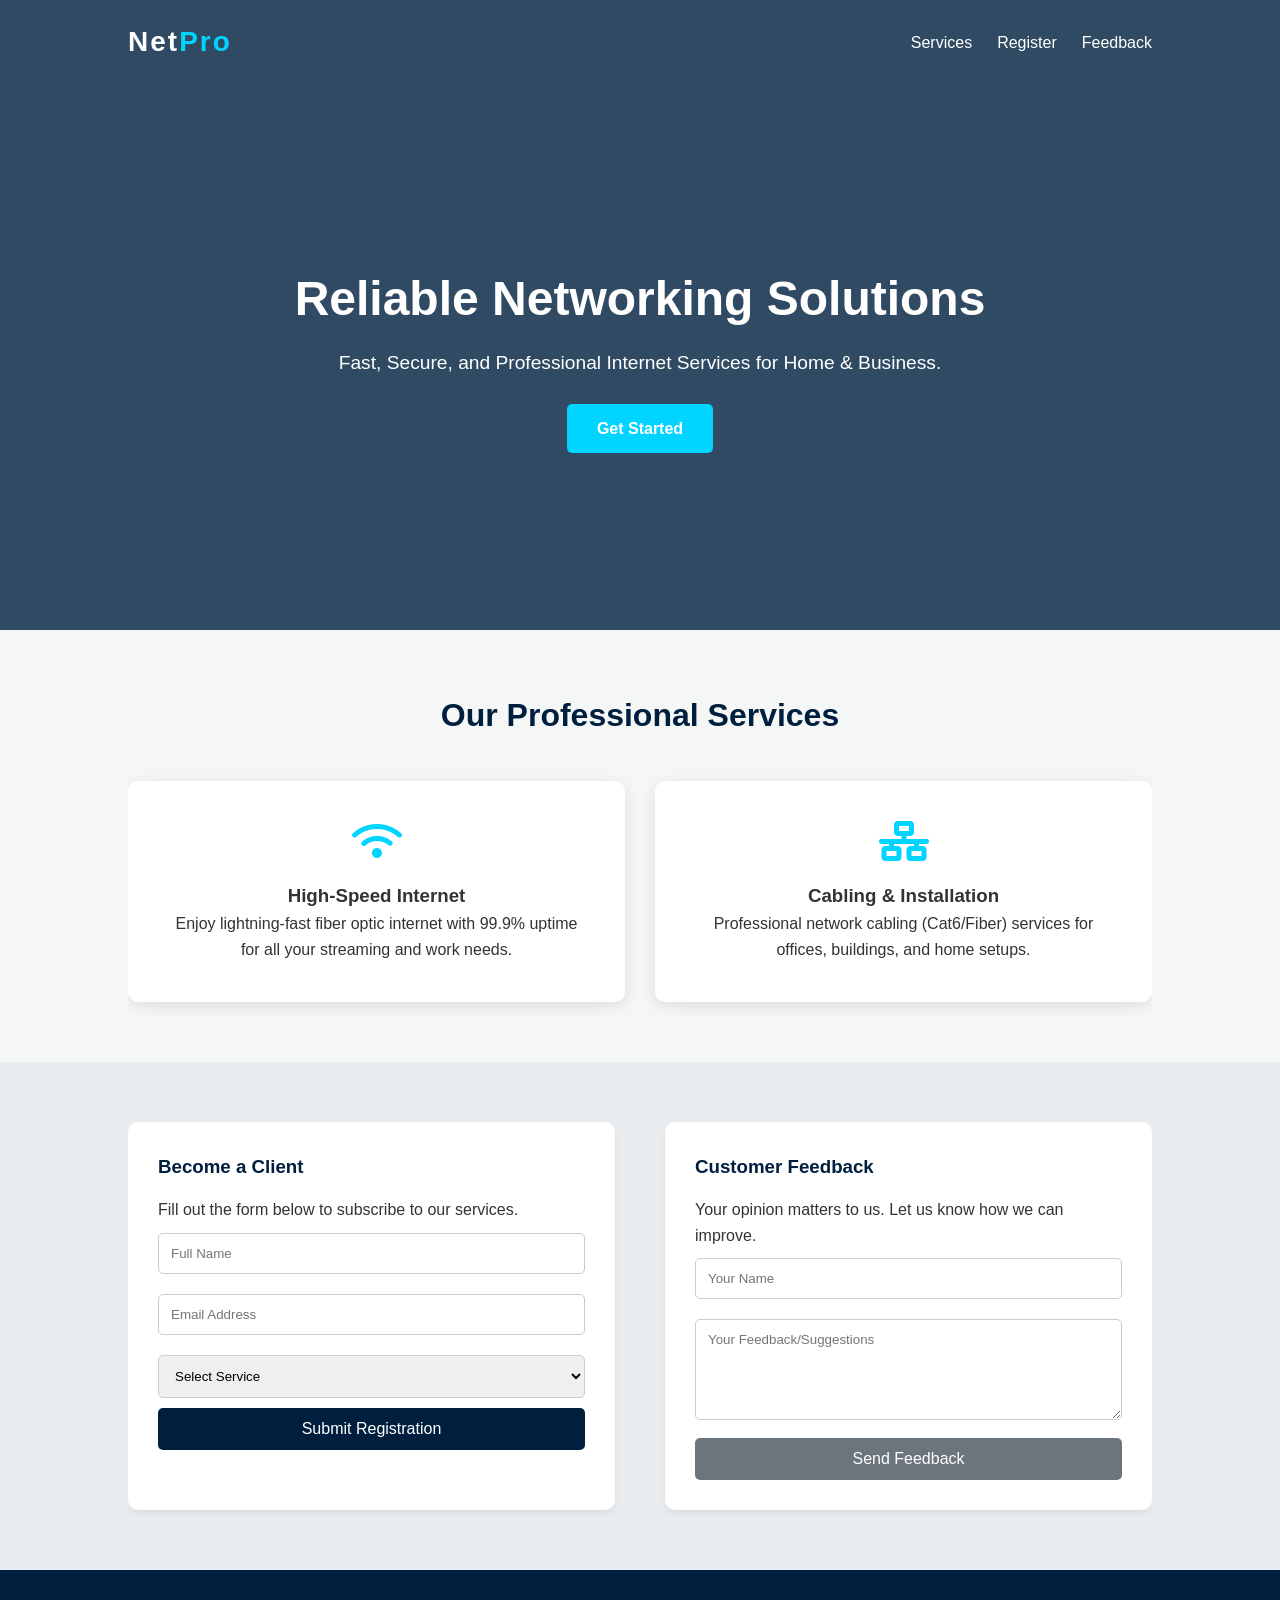
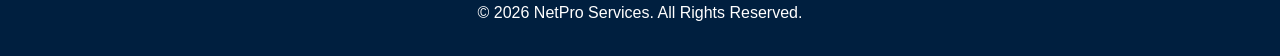
==== index.html @ c9d7e8f8 "Add files via upload" ====
<!DOCTYPE html>
<html lang="en">
<head>
    <meta charset="UTF-8">
    <meta name="viewport" content="width=device-width, initial-scale=1.0">
    <title>NetPro Services | High-Speed Connectivity</title>
    <link rel="stylesheet" href="style.css">
    <link rel="stylesheet" href="https://cdnjs.cloudflare.com/ajax/libs/font-awesome/6.0.0/css/all.min.css">
</head>
<body>

    <header>
        <nav>
            <div class="logo">Net<span>Pro</span></div>
            <ul>
                <li><a href="#services">Services</a></li>
                <li><a href="#registration">Register</a></li>
                <li><a href="#feedback">Feedback</a></li>
            </ul>
        </nav>
        <div class="hero">
            <h1>Reliable Networking Solutions</h1>
            <p>Fast, Secure, and Professional Internet Services for Home & Business.</p>
            <a href="#registration" class="btn">Get Started</a>
        </div>
    </header>

    <section id="services" class="container">
        <h2 class="section-title">Our Professional Services</h2>
        <div class="services-grid">
            <div class="service-card">
                <i class="fas fa-wifi"></i>
                <h3>High-Speed Internet</h3>
                <p>Enjoy lightning-fast fiber optic internet with 99.9% uptime for all your streaming and work needs.</p>
            </div>
            <div class="service-card">
                <i class="fas fa-network-wired"></i>
                <h3>Cabling & Installation</h3>
                <p>Professional network cabling (Cat6/Fiber) services for offices, buildings, and home setups.</p>
            </div>
        </div>
    </section>

    <section class="form-section">
        <div class="container grid-2">
            <div id="registration" class="form-container">
                <h3>Become a Client</h3>
                <p>Fill out the form below to subscribe to our services.</p>
                <form>
                    <input type="text" placeholder="Full Name" required>
                    <input type="email" placeholder="Email Address" required>
                    <select>
                        <option value="">Select Service</option>
                        <option value="internet">Internet Plan</option>
                        <option value="cabling">Cabling Installation</option>
                    </select>
                    <button type="submit" class="btn-submit">Submit Registration</button>
                </form>
            </div>

            <div id="feedback" class="form-container">
                <h3>Customer Feedback</h3>
                <p>Your opinion matters to us. Let us know how we can improve.</p>
                <form>
                    <input type="text" placeholder="Your Name">
                    <textarea rows="5" placeholder="Your Feedback/Suggestions"></textarea>
                    <button type="submit" class="btn-submit secondary">Send Feedback</button>
                </form>
            </div>
        </div>
    </section>

    <footer>
        <p>&copy; 2026 NetPro Services. All Rights Reserved.</p>
    </footer>

</body>
</html>
---- style.css ----
/* General Reset */
* {
    margin: 0;
    padding: 0;
    box-sizing: border-box;
    font-family: 'Segoe UI', Tahoma, Geneva, Verdana, sans-serif;
}

body {
    background-color: #f4f7f6;
    color: #333;
    line-height: 1.6;
}

/* Header & Hero Section */
header {
    background: linear-gradient(rgba(0, 31, 63, 0.8), rgba(0, 31, 63, 0.8)), 
                url('https://images.unsplash.com/photo-1544197150-b99a580bb7a8?auto=format&fit=crop&w=1350&q=80');
    background-size: cover;
    background-position: center;
    height: 70vh;
    color: white;
    display: flex;
    flex-direction: column;
}

nav {
    display: flex;
    justify-content: space-between;
    align-items: center;
    padding: 20px 10%;
}

.logo {
    font-size: 28px;
    font-weight: bold;
    letter-spacing: 2px;
}

.logo span {
    color: #00d4ff;
}

nav ul {
    display: flex;
    list-style: none;
}

nav ul li {
    margin-left: 25px;
}

nav ul li a {
    color: white;
    text-decoration: none;
    font-weight: 500;
    transition: 0.3s;
}

nav ul li a:hover {
    color: #00d4ff;
}

.hero {
    flex: 1;
    display: flex;
    flex-direction: column;
    justify-content: center;
    align-items: center;
    text-align: center;
    padding: 0 20px;
}

.hero h1 {
    font-size: 3rem;
    margin-bottom: 10px;
}

.hero p {
    font-size: 1.2rem;
    margin-bottom: 25px;
}

/* Utility Components */
.container {
    width: 80%;
    margin: auto;
    overflow: hidden;
    padding: 60px 0;
}

.btn {
    display: inline-block;
    background: #00d4ff;
    color: #fff;
    padding: 12px 30px;
    text-decoration: none;
    border-radius: 5px;
    font-weight: bold;
    transition: 0.3s;
}

.btn:hover {
    background: #0099cc;
}

/* Services Section */
.section-title {
    text-align: center;
    margin-bottom: 40px;
    font-size: 2rem;
    color: #001f3f;
}

.services-grid {
    display: grid;
    grid-template-columns: repeat(auto-fit, minmax(300px, 1fr));
    gap: 30px;
}

.service-card {
    background: white;
    padding: 40px;
    text-align: center;
    border-radius: 10px;
    box-shadow: 0 4px 15px rgba(0,0,0,0.1);
    transition: transform 0.3s;
}

.service-card:hover {
    transform: translateY(-10px);
}

.service-card i {
    font-size: 40px;
    color: #00d4ff;
    margin-bottom: 20px;
}

/* Forms Section */
.form-section {
    background: #e9ecef;
}

.grid-2 {
    display: grid;
    grid-template-columns: 1fr 1fr;
    gap: 50px;
}

.form-container {
    background: white;
    padding: 30px;
    border-radius: 10px;
    box-shadow: 0 4px 6px rgba(0,0,0,0.05);
}

.form-container h3 {
    margin-bottom: 15px;
    color: #001f3f;
}

input, select, textarea {
    width: 100%;
    padding: 12px;
    margin: 10px 0;
    border: 1px solid #ccc;
    border-radius: 5px;
}

.btn-submit {
    width: 100%;
    padding: 12px;
    border: none;
    background: #001f3f;
    color: white;
    font-size: 16px;
    border-radius: 5px;
    cursor: pointer;
    transition: 0.3s;
}

.btn-submit:hover {
    background: #003366;
}

.btn-submit.secondary {
    background: #6c757d;
}

/* Footer */
footer {
    background: #001f3f;
    color: white;
    text-align: center;
    padding: 30px 0;
}

/* Mobile Responsive */
@media (max-width: 768px) {
    .grid-2 {
        grid-template-columns: 1fr;
    }
    header {
        height: 60vh;
    }
    .hero h1 {
        font-size: 2rem;
    }
}
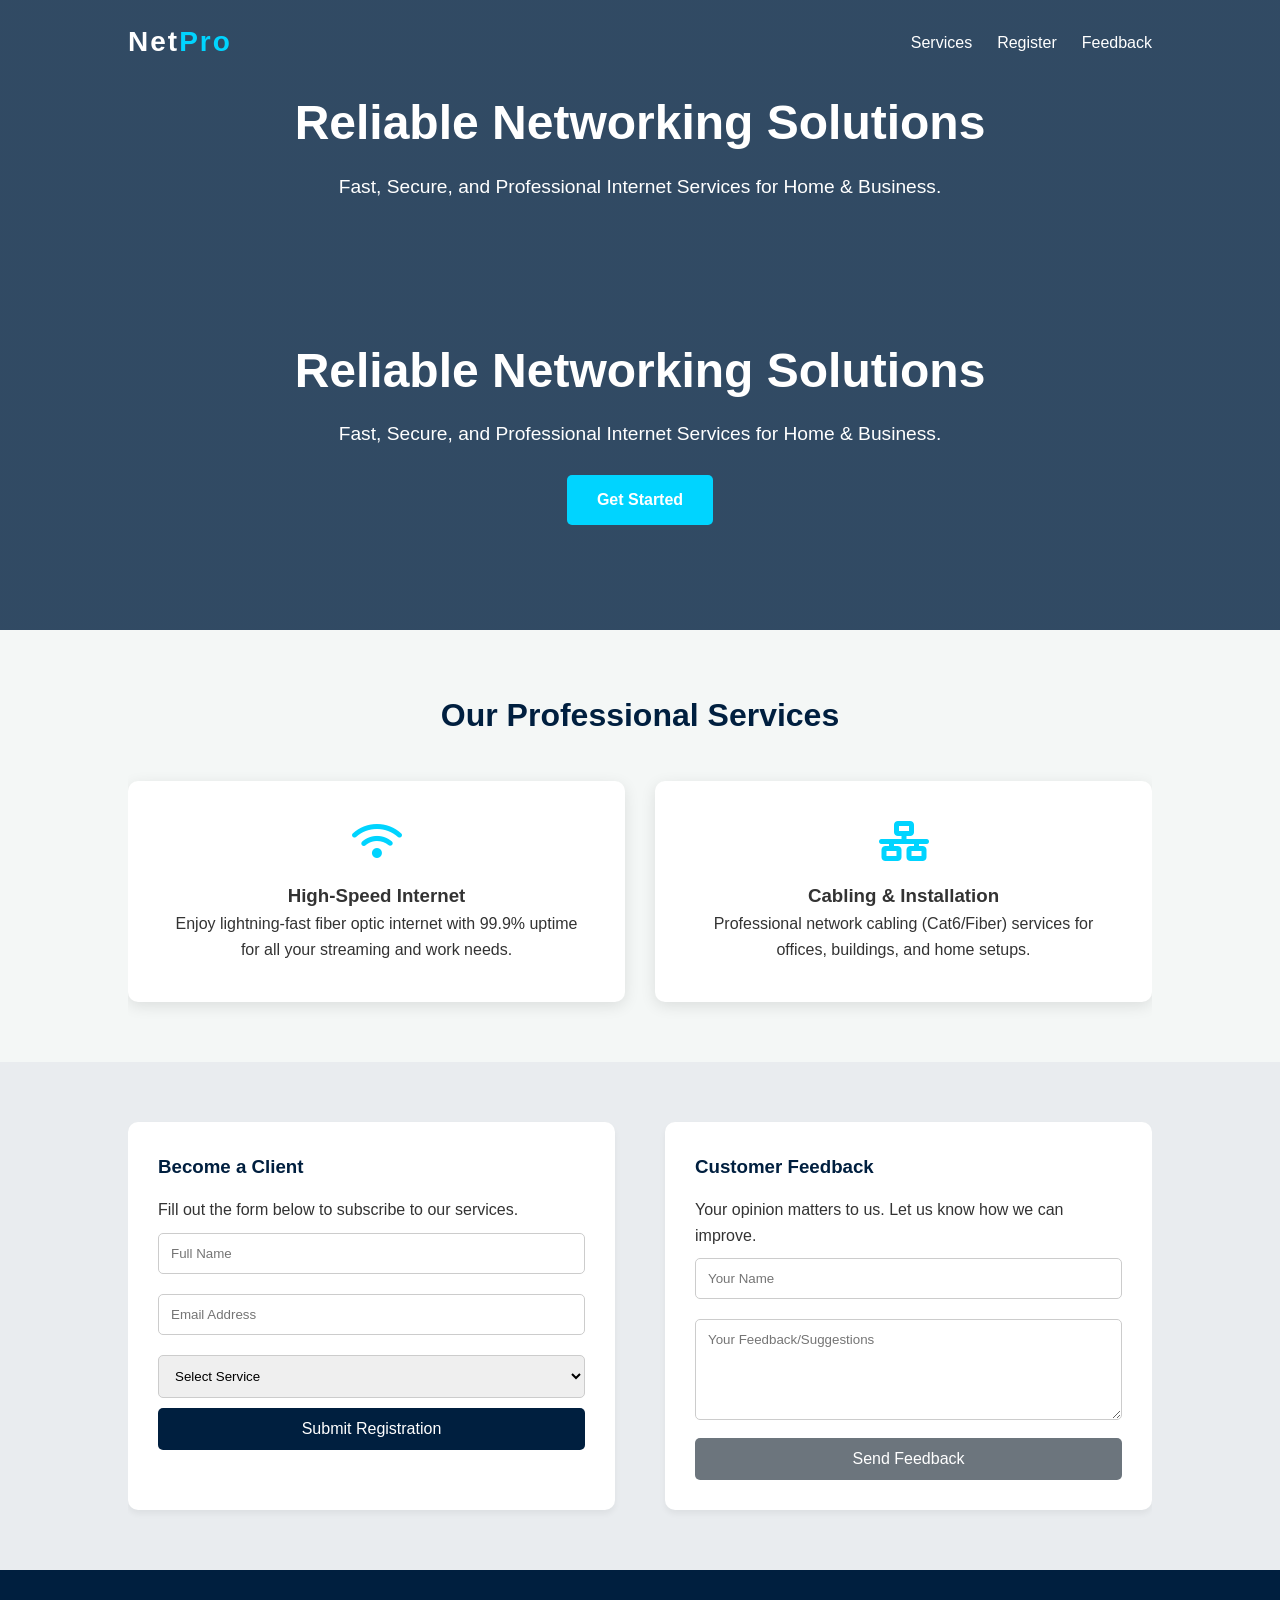
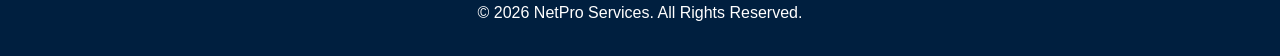
==== commit 2beb4eca: "index.html" ====
--- a/index.html
+++ b/index.html
@@ -21,7 +21,11 @@
         <div class="hero">
             <h1>Reliable Networking Solutions</h1>
             <p>Fast, Secure, and Professional Internet Services for Home & Business.</p>
-            <a href="#registration" class="btn">Get Started</a>
+            <div class="hero">
+    <h1>Reliable Networking Solutions</h1>
+    <p>Fast, Secure, and Professional Internet Services for Home & Business.</p>
+    <a href="auth.html" class="btn">Get Started</a>
+</div>
         </div>
     </header>
 
@@ -75,4 +79,4 @@
     </footer>
 
 </body>
-</html>+</html>
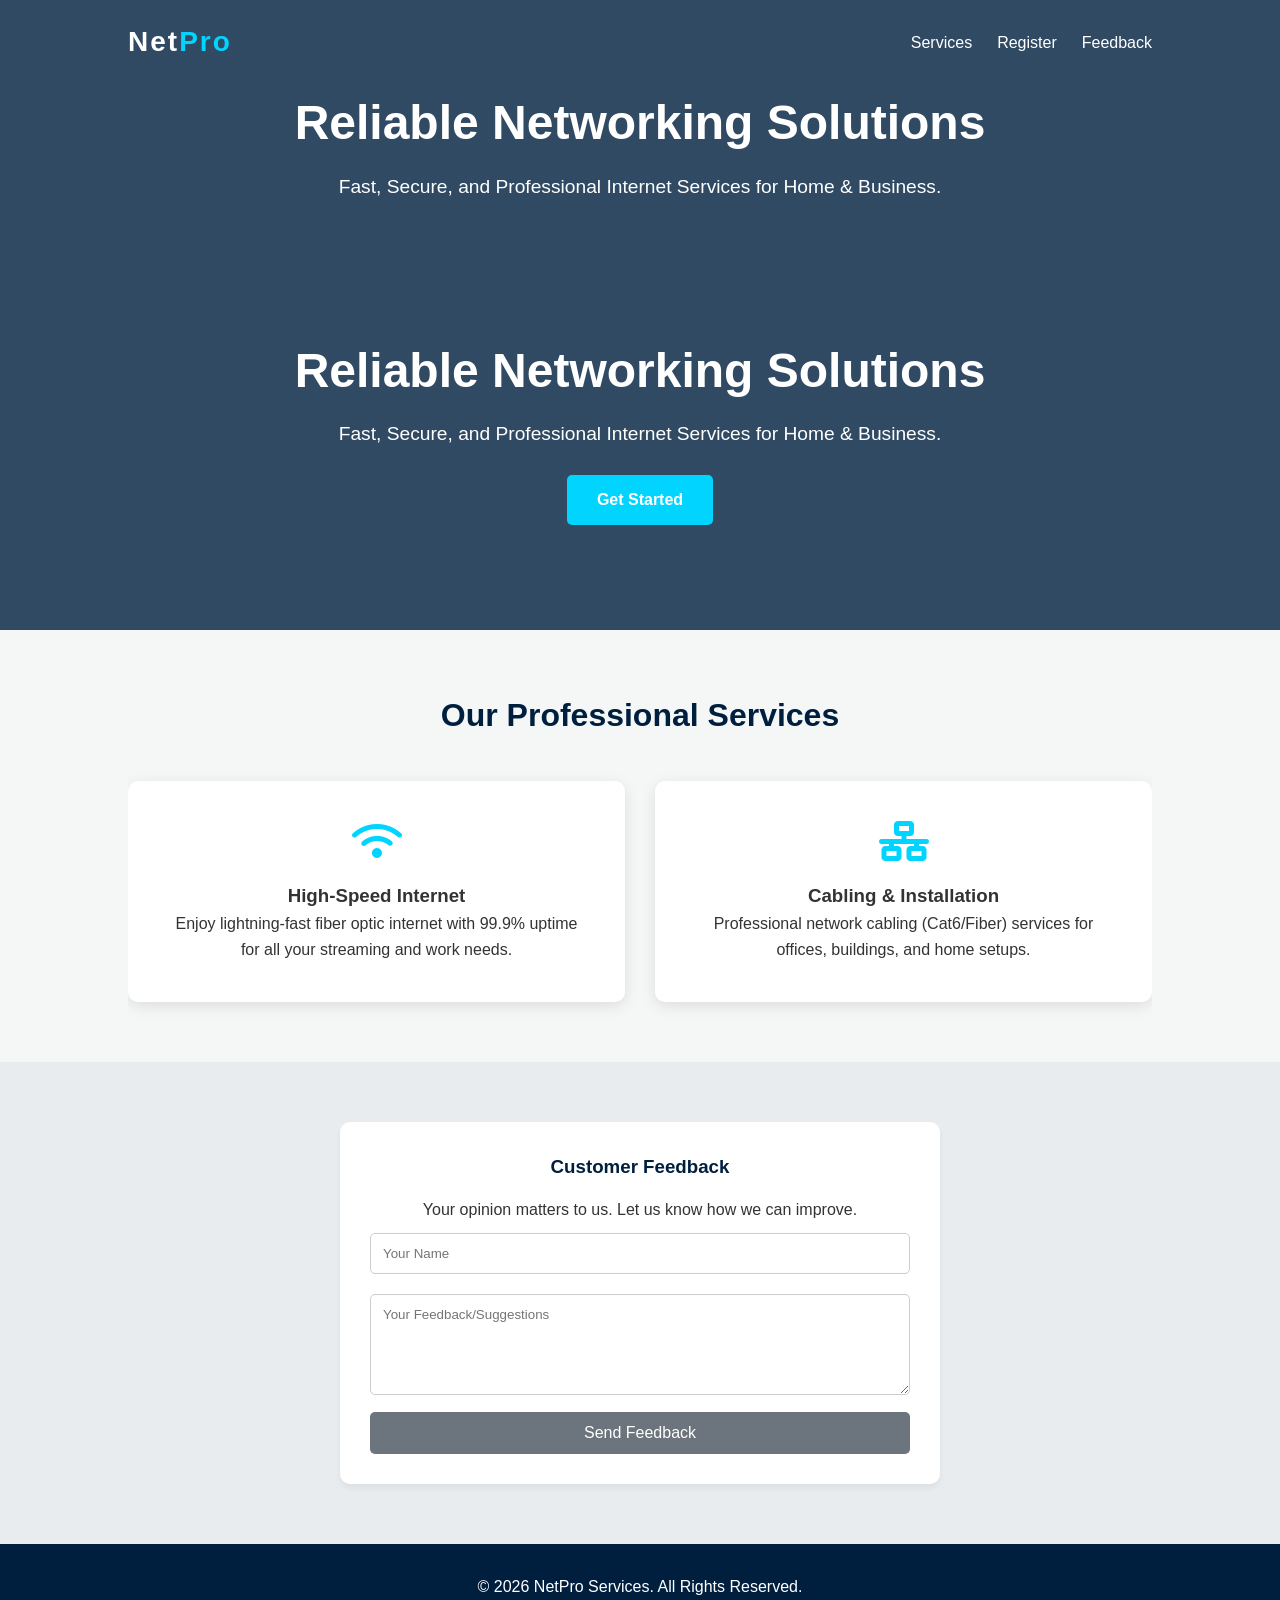
==== commit 2bbe3f03: "Update index.html" ====
--- a/index.html
+++ b/index.html
@@ -46,25 +46,10 @@
     </section>
 
     <section class="form-section">
-        <div class="container grid-2">
-            <div id="registration" class="form-container">
-                <h3>Become a Client</h3>
-                <p>Fill out the form below to subscribe to our services.</p>
-                <form>
-                    <input type="text" placeholder="Full Name" required>
-                    <input type="email" placeholder="Email Address" required>
-                    <select>
-                        <option value="">Select Service</option>
-                        <option value="internet">Internet Plan</option>
-                        <option value="cabling">Cabling Installation</option>
-                    </select>
-                    <button type="submit" class="btn-submit">Submit Registration</button>
-                </form>
-            </div>
-
-            <div id="feedback" class="form-container">
-                <h3>Customer Feedback</h3>
-                <p>Your opinion matters to us. Let us know how we can improve.</p>
+        <div class="container">
+            <div id="feedback" class="form-container" style="max-width: 600px; margin: 0 auto;">
+                <h3 style="text-align: center;">Customer Feedback</h3>
+                <p style="text-align: center;">Your opinion matters to us. Let us know how we can improve.</p>
                 <form>
                     <input type="text" placeholder="Your Name">
                     <textarea rows="5" placeholder="Your Feedback/Suggestions"></textarea>
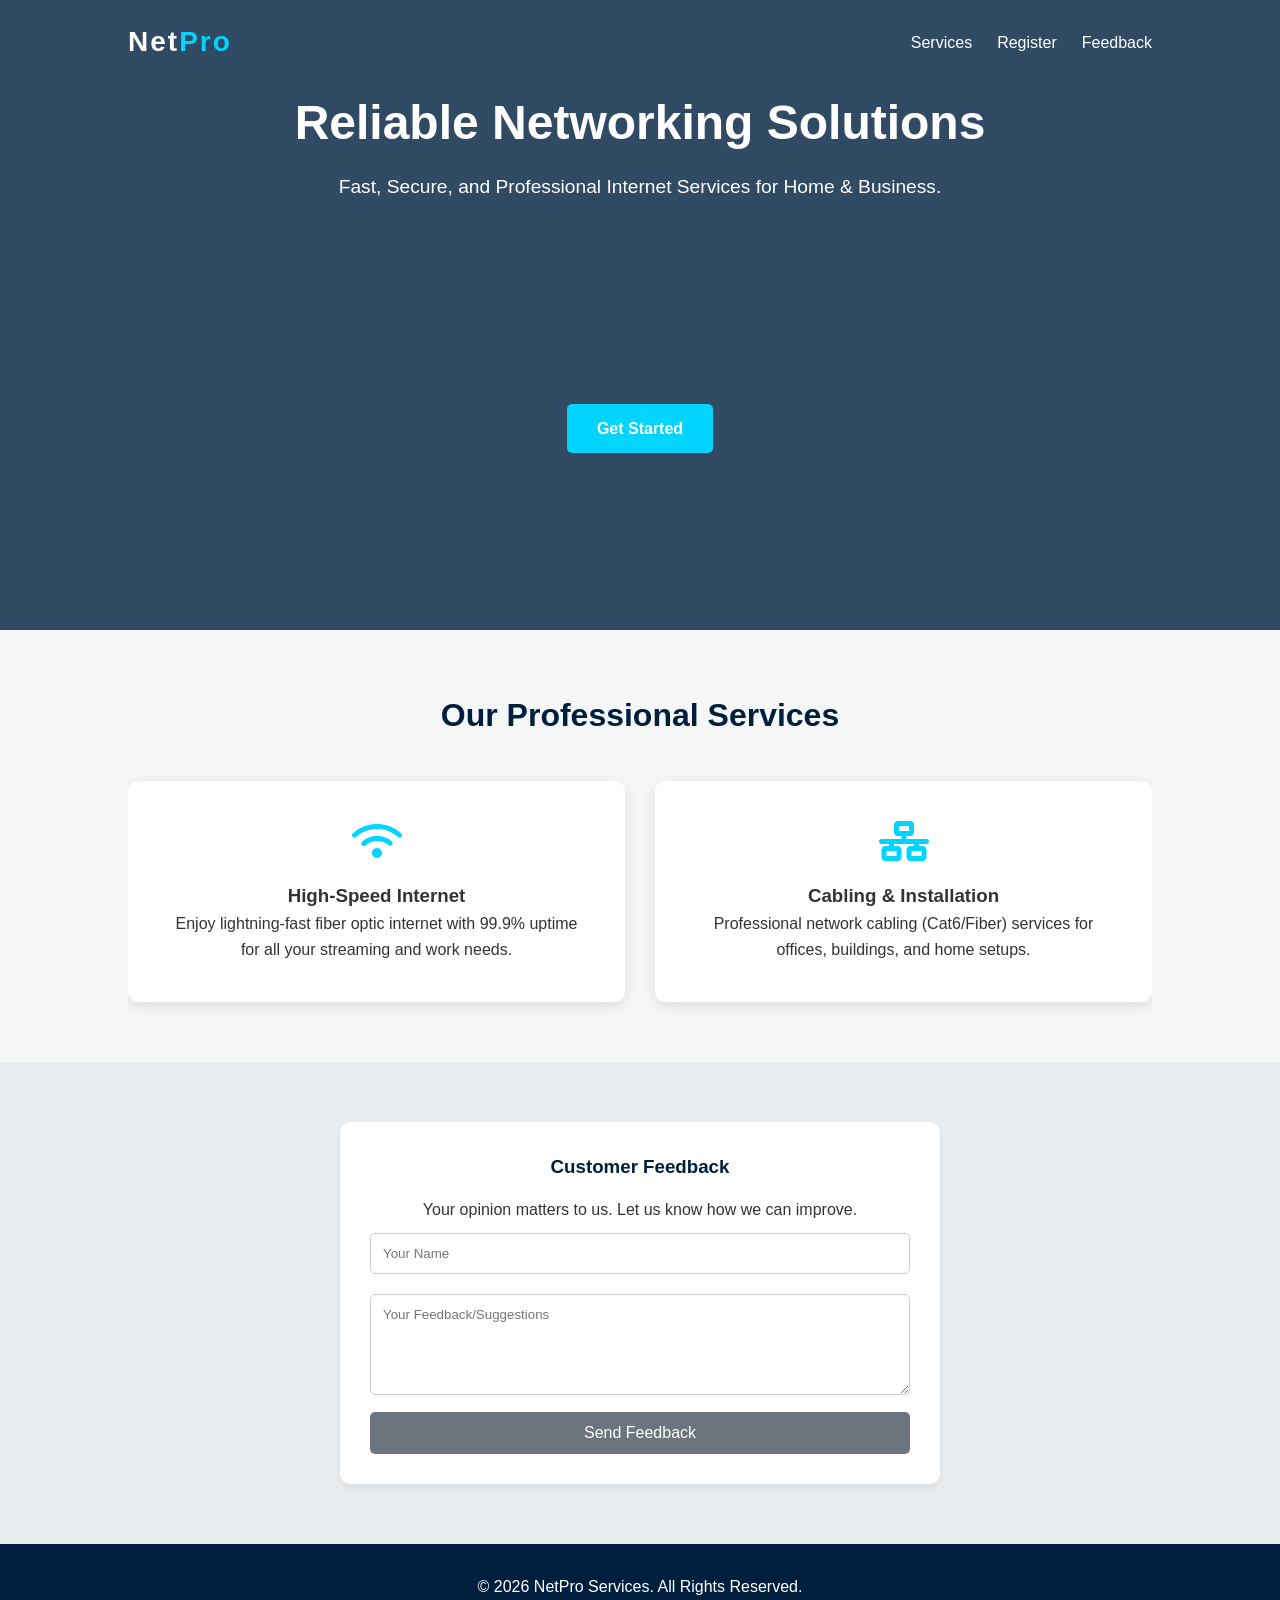
==== commit 5cd8eeba: "Update index.html" ====
--- a/index.html
+++ b/index.html
@@ -22,8 +22,7 @@
             <h1>Reliable Networking Solutions</h1>
             <p>Fast, Secure, and Professional Internet Services for Home & Business.</p>
             <div class="hero">
-    <h1>Reliable Networking Solutions</h1>
-    <p>Fast, Secure, and Professional Internet Services for Home & Business.</p>
+
     <a href="auth.html" class="btn">Get Started</a>
 </div>
         </div>
